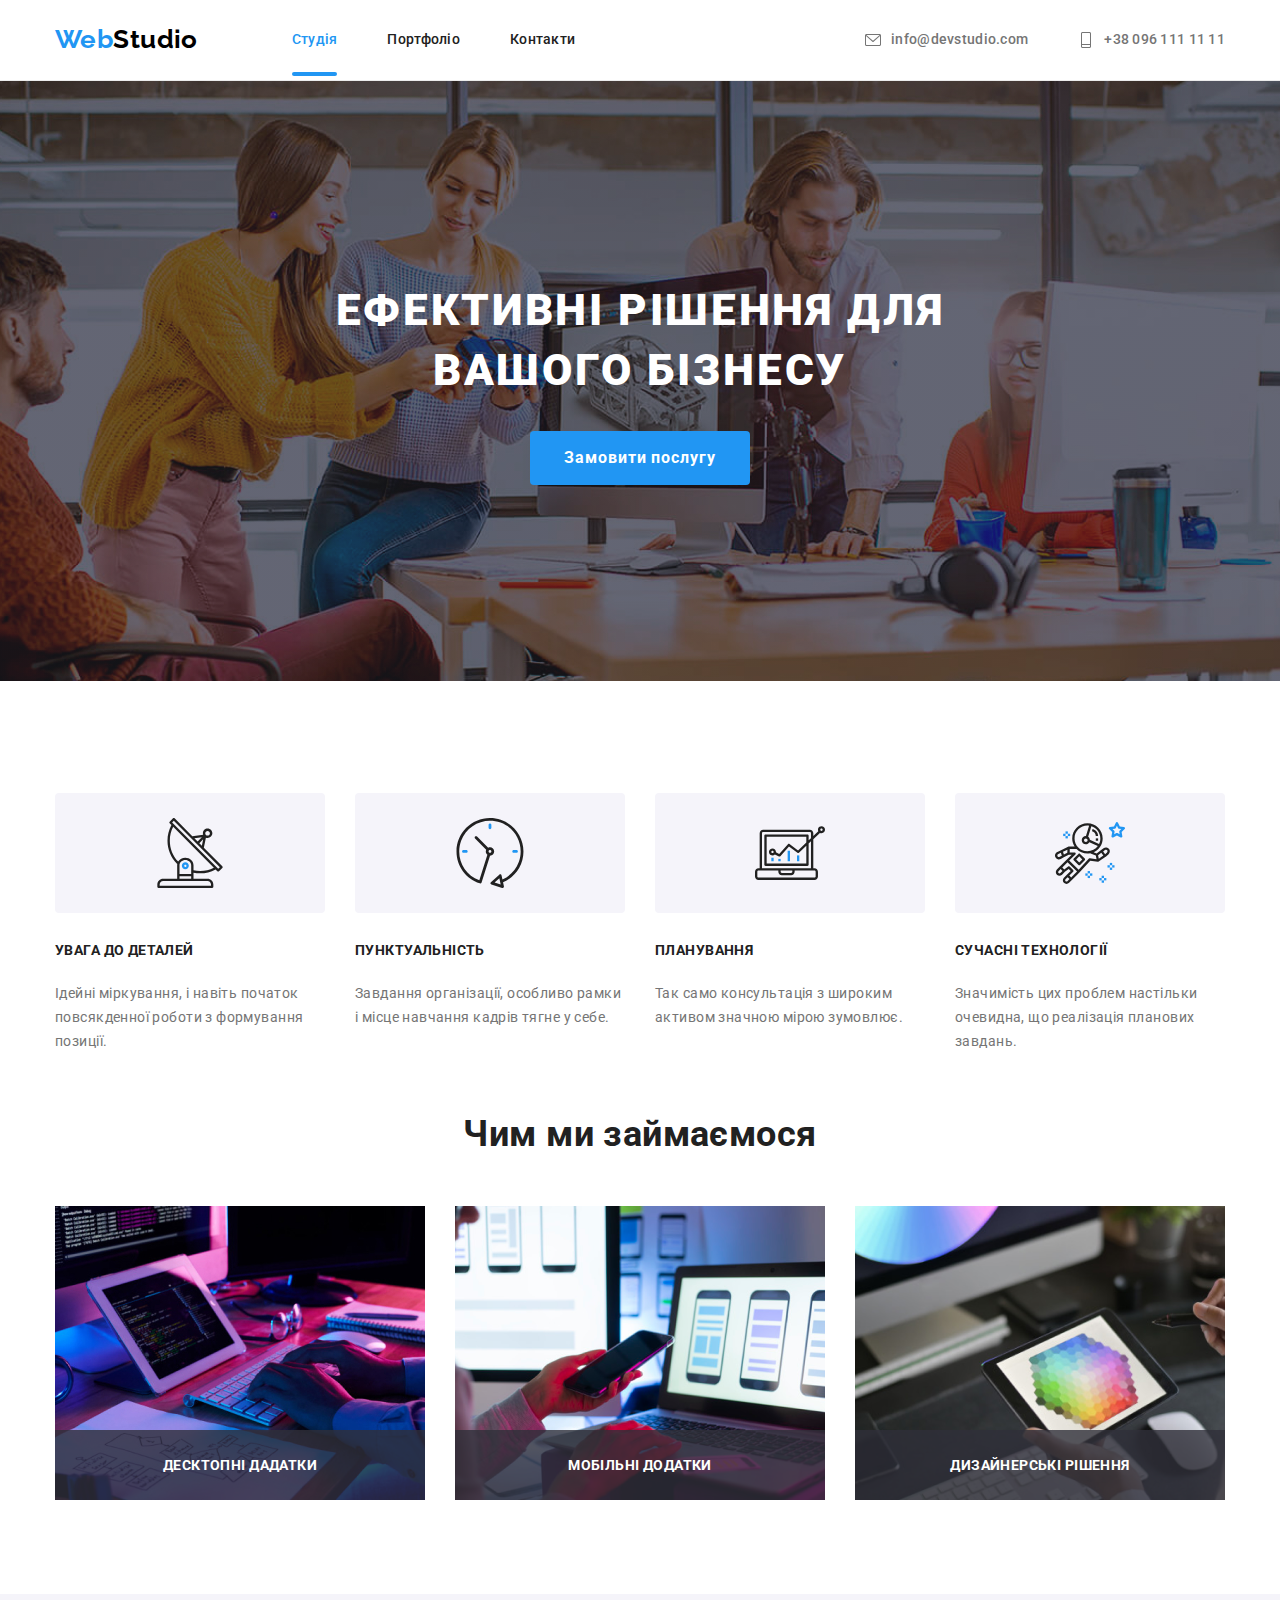
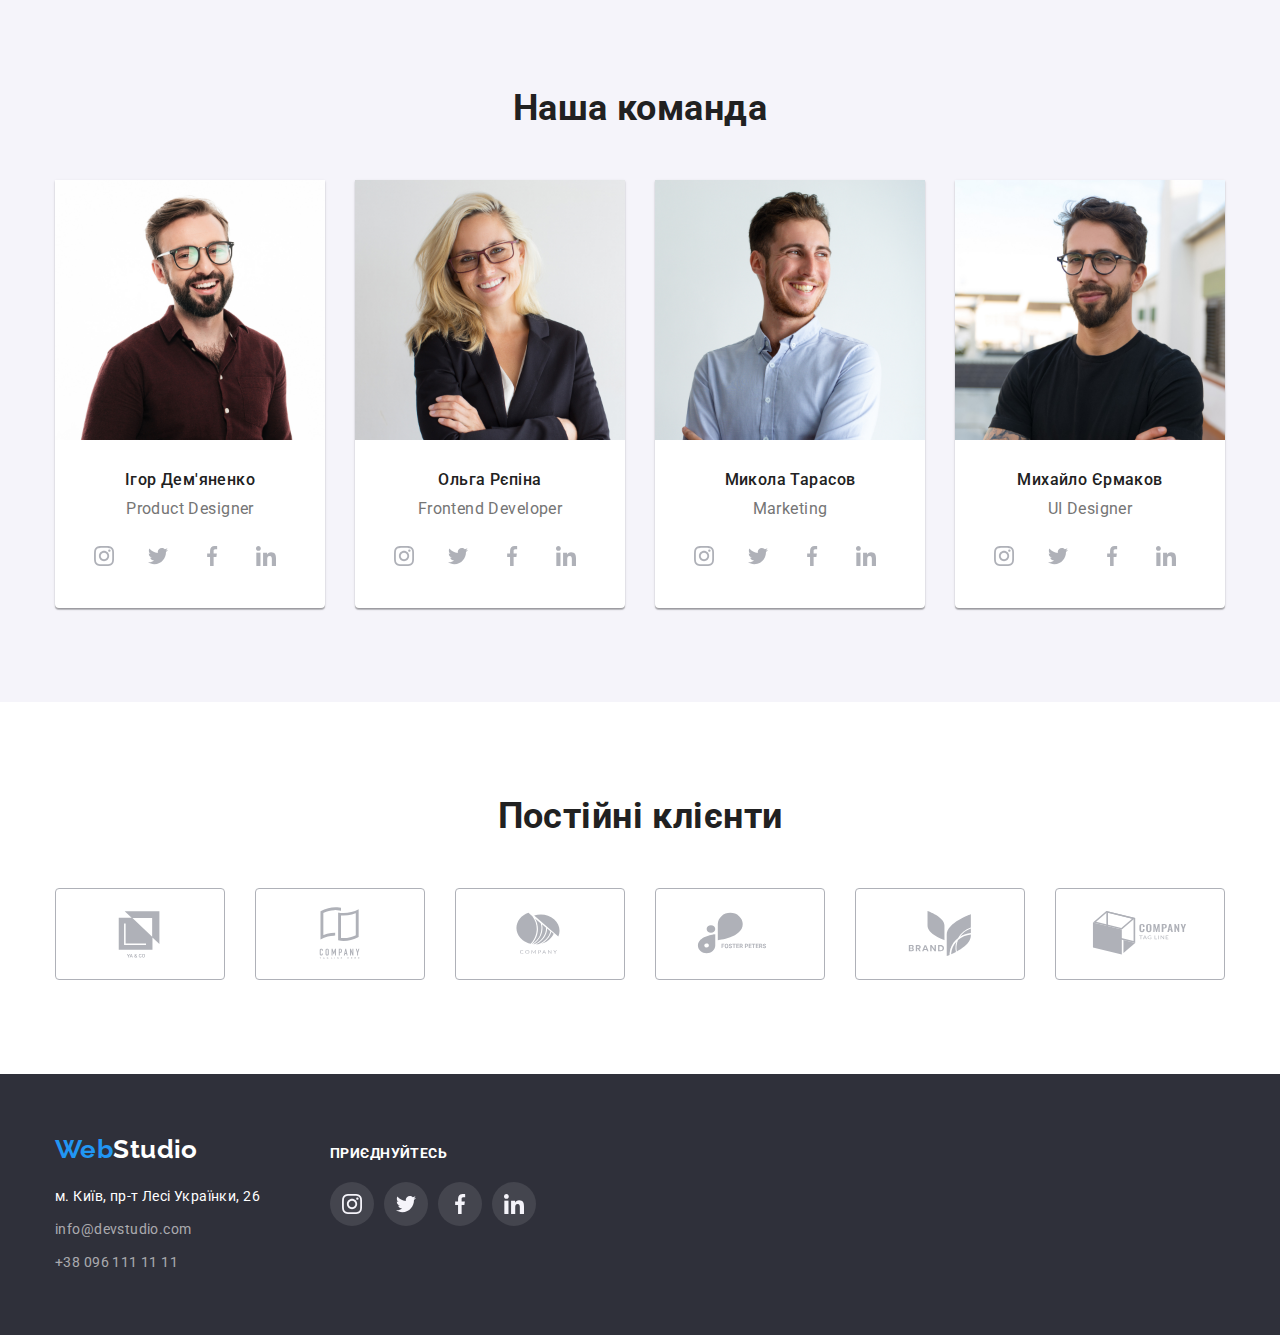
==== index.html @ b00baf90 "11.11.2022" ====
<!DOCTYPE html>
<html lang="ua">
  <head>
    <meta charset="UTF-8" />
    <meta http-equiv="X-UA-Compatible" content="IE=edge" />
    <meta name="viewport" content="width=device-width, initial-scale=1.0" />
    <link rel="preconnect" href="https://fonts.googleapis.com" />
    <link rel="preconnect" href="https://fonts.gstatic.com" crossorigin />

    <link
      href="https://fonts.googleapis.com/css2?family=Raleway:wght@700&family=Roboto:wght@400;500;700;900&display=swap"
      rel="stylesheet"
    />
    <link
      rel="stylesheet"
      href="https://cdnjs.cloudflare.com/ajax/libs/modern-normalize/1.1.0/modern-normalize.min.css"
    />
    <link rel="stylesheet" href="./css/styles.css" />
    <title>Студия</title>
  </head>
  <!--Шапка-->
  <body>
    <header class="header-page ">
      <div class="container main-nav">
        <nav class="nav">
          <a href="./index.html" class="logo"
            ><span class="logo-word">Web</span>Studio</a
          >
          <ul class="site-nav list">
            <li class="item"><a href="./index.html" class="link active">Студія</a></li>
            <li class="item">
              <a href="./portfolio.html" class="link">Портфоліо</a>
            </li>
            <li class="item"><a href="" class="link">Контакти</a></li>
          </ul>
        </nav>
        <ul class="contact list">
          <li class="item">
            <a href="mailto:info@devstudio.com" class="link-envelope link">
              <svg class="icon-envelope" width="16" height="16">
                <use href="./images/icons.svg/svg-1.svg#icon-amail-1"></use>
              </svg>
              info@devstudio.com
            </a>
          </li>
          <li class="item">
            <a href="tel:+380961111111" class="link-smartphone link">
              <svg class="icon-smartphone" width="16" height="16">
                <use href="./images/icons.svg/svg-1.svg#icon-phone-2"></use>
              </svg>
              +38 096 111 11 11
            </a>
          </li>
        </ul>
      </div>
    </header>
    <main>
      <!--Замовити послугу-->
      <section class="hero section overlay">
        <div class="container">
          <h1 class="hero-title">Ефективні рішення для вашого бізнесу</h1>
          <button type="button" class="button button-primary"data-modal-open>
            Замовити послугу
          </button>
        </div>
      </section>
      <!-- Особливості -->
      <section class="features-section section">
        <div class="container">
          <h2 class="vissually-hidden"></h2>
          <ul class="features list">
            <li class="item">
              <div class="icon-container">
                <svg class="antenna" width="70" height="70">
                  <use
                    href="./images/icons.svg/symbol-defs.svg#icon-antenna-1-1"
                  ></use>
                </svg>
              </div>
              <h3 class="features-title">Увага до деталей</h3>
              <p class="feature-text">
                Ідейні міркування, і навіть початок повсякденної роботи з
                формування позиції.
              </p>
            </li>
            <li class="item">
              <div class="icon-container">
                <svg class="clock" width="70" height="70">
                  <use
                    href="./images/icons.svg/symbol-defs.svg#icon-clock-1-1"
                  ></use>
                </svg>
              </div>
              <h3 class="features-title">Пунктуальність</h3>
              <p class="feature-text">
                Завдання організації, особливо рамки і місце навчання кадрів
                тягне у себе.
              </p>
            </li>
            <li class="item">
              <div class="icon-container">
                <svg class="diagram" width="70" height="70">
                  <use
                    href="./images/icons.svg/symbol-defs.svg#icon-diagram-1-1"
                  ></use>
                </svg>
              </div>
              <h3 class="features-title">Планування</h3>
              <p class="feature-text">
                Так само консультація з широким активом значною мірою зумовлює.
              </p>
            </li>
            <li class="item">
              <div class="icon-container">
                <svg class="astronaut" width="70" height="70">
                  <use
                    href="./images/icons.svg/symbol-defs.svg#icon-astronaut-1-1"
                  ></use>
                </svg>
              </div>
              <h3 class="features-title">Сучасні технології</h3>
              <p class="feature-text">
                Значимість цих проблем настільки очевидна, що реалізація
                планових завдань.
              </p>
            </li>
          </ul>
        </div>
      </section>

      <!--Чим ми займаємося-->
      <section class="works section">
        <div class="container">
          <h2 class="section-title">Чим ми займаємося</h2>
          <ul class="works-images list">
            <li class="item">
              <div class="wraper">
                <img
                src="./images/img.jpg "
                alt="Человек печатает на клавиатуре"
                class="work"
                width="370"
                height="294"
              />
              <div class="overlay-box">
                <p class="overlay-text"> Десктопні дадатки</p>
             </div>
              </div>
            </li>
            <li class="item">
              <div class="wraper">
                <img
                src="./images/img1.png"
                alt="Человек держит смартфон в руке"
                class="work"
                width="370"
                height="294"
              />
              <div class="overlay-box">
                <p class="overlay-text"> Мобільні додатки</p>
             </div>
              </div>
            </li>
            <li class="item">
              <div class="wraper">
                  <img
                src="./images/img2.png"
                alt="Человек держит планшет в руке"
                class="work"
                width="370"
                height="294"
              />
              <div class="overlay-box">
                <p class="overlay-text"> Дизайнерські рішення</p>
             </div>
              </div>
            </li>
          </ul>
        </div>
      </section>
      <!--Наша команда-->
      <section class="team section">
        <div class="container">
          <h2 class="section-title">Наша команда</h2>
          <ul class="team-list list">
            <li class="item team-item">
              <img
                src="./images/img3.jpg"
                class="team-img"
                alt="Фото Ігор Дем'яненко"
                width="270"
                height="260"
              />
              <div class="img-descr">
                <h3 class="team-member">Ігор Дем'яненко</h3>
                <p class="team-descrp" lang="en">Product Designer</p>
                <ul class="list team-link-list team-link">
                  <li class="social-link">
                    <a class="team-icon-link" href="#">
                      <svg class="team-social-icon" width="20" height="20">
                        <use
                          href="./images/icons.svg/symbol-defs 1.svg#icon-instagram-2"
                        ></use>
                      </svg>
                    </a>
                  </li>
                  <li class="social-link">
                    <a class="team-icon-link" href="#">
                      <svg class="team-social-icon" width="20" height="20">
                        <use
                          href="./images/icons.svg/symbol-defs 1.svg#icon-twitter-1"
                        ></use>
                      </svg>
                    </a>
                  </li>
                  <li class="social-link">
                    <a class="team-icon-link" href="#">
                      <svg class="team-social-icon" width="20" height="20">
                        <use
                          href="./images/icons.svg/symbol-defs 1.svg#icon-facebook-1"
                        ></use>
                      </svg>
                    </a>
                  </li>

                  <li class="social-link">
                    <a class="team-icon-link" href="#">
                      <svg class="team-social-icon" width="20" height="20">
                        <use
                          href="./images/icons.svg/symbol-defs 1.svg#icon-linkedin-1"
                        ></use>
                      </svg>
                    </a>
                  </li>
                </ul>
              </div>
            </li>
            <li class="item">
              <img
                src="./images/img4.jpg"
                class="team-img"
                alt="Фото Ольга Репіна"
                width="270"
                height="260"
              />
              <div class="img-descr">
                <h3 class="team-member">Ольга Рєпіна</h3>
                <p class="team-descrp" lang="en">Frontend Developer</p>
                <ul class="list team-link-list team-link">
                  <li class="social-link">
                    <a class="team-icon-link" href="#">
                      <svg class="team-social-icon" width="20" height="20">
                        <use
                          href="./images/icons.svg/symbol-defs 1.svg#icon-instagram-2"
                        ></use>
                      </svg>
                    </a>
                  </li>
                  <li class="social-link">
                    <a class="team-icon-link" href="#">
                      <svg class="team-social-icon" width="20" height="20">
                        <use
                          href="./images/icons.svg/symbol-defs 1.svg#icon-twitter-1"
                        ></use>
                      </svg>
                    </a>
                  </li>
                  <li class="social-link">
                    <a class="team-icon-link" href="#">
                      <svg class="team-social-icon" width="20" height="20">
                        <use
                          href="./images/icons.svg/symbol-defs 1.svg#icon-facebook-1"
                        ></use>
                      </svg>
                    </a>
                  </li>
                  <li class="social-link">
                    <a class="team-icon-link" href="#">
                      <svg class="team-social-icon" width="20" height="20">
                        <use
                          href="./images/icons.svg/symbol-defs 1.svg#icon-linkedin-1"
                        ></use>
                      </svg>
                    </a>
                  </li>
                </ul>
              </div>
            </li>
            <li class="item">
              <img
                src="./images/img5.jpg"
                class="team-img"
                alt="Фото Микола Тарасов"
                width="270"
                height="260"
              />
              <div class="img-descr">
                <h3 class="team-member">Микола Тарасов</h3>
                <p class="team-descrp" lang="en">Marketing</p>
                <ul class="list team-link-list team-link">
                  <li class="social-link">
                    <a class="team-icon-link" href="#">
                      <svg class="team-social-icon" width="20" height="20">
                        <use
                          href="./images/icons.svg/symbol-defs 1.svg#icon-instagram-2"
                        ></use>
                      </svg>
                    </a>
                  </li>
                  <li class="social-link">
                    <a class="team-icon-link" href="#">
                      <svg class="team-social-icon" width="20" height="20">
                        <use
                          href="./images/icons.svg/symbol-defs 1.svg#icon-twitter-1"
                        ></use>
                      </svg>
                    </a>
                  </li>
                  <li class="social-link">
                    <a class="team-icon-link" href="#">
                      <svg class="team-social-icon" width="20" height="20">
                        <use
                          href="./images/icons.svg/symbol-defs 1.svg#icon-facebook-1"
                        ></use>
                      </svg>
                    </a>
                  </li>
                  <li class="social-link">
                    <a class="team-icon-link" href="#">
                      <svg class="team-social-icon" width="20" height="20">
                        <use
                          href="./images/icons.svg/symbol-defs 1.svg#icon-linkedin-1"
                        ></use>
                      </svg>
                    </a>
                  </li>
                </ul>
              </div>
            </li>
            <li class="item">
              <img
                src="./images/img6.jpg"
                class="team-img"
                alt="Фото Михайло Єрмаков"
                width="270"
                height="260"
              />
              <div class="img-descr">
                <h3 class="team-member">Михайло Єрмаков</h3>
                <p class="team-descrp" lang="en">UI Designer</p>
                <ul class="list team-link-list team-link">
                  <li class="social-link">
                    <a class="team-icon-link" href="#">
                      <svg class="team-social-icon" width="20" height="20">
                        <use
                          href="./images/icons.svg/symbol-defs 1.svg#icon-instagram-2"
                        ></use>
                      </svg>
                    </a>
                  </li>
                  <li class="social-link">
                    <a class="team-icon-link" href="#">
                      <svg class="team-social-icon" width="20" height="20">
                        <use
                          href="./images/icons.svg/symbol-defs 1.svg#icon-twitter-1"
                        ></use>
                      </svg>
                    </a>
                  </li>
                  <li class="social-link">
                    <a class="team-icon-link" href="#">
                      <svg class="team-social-icon" width="20" height="20">
                        <use
                          href="./images/icons.svg/symbol-defs 1.svg#icon-facebook-1"
                        ></use>
                      </svg>
                    </a>
                  </li>
                  <li class="social-link">
                    <a class="team-icon-link" href="#">
                      <svg class="team-social-icon" width="20" height="20">
                        <use
                          href="./images/icons.svg/symbol-defs 1.svg#icon-linkedin-1"
                        ></use>
                      </svg>
                    </a>
                  </li>
                </ul>
              </div>
            </li>
          </ul>
        </div>
      </section>
      <!-- CLIENTS -->
      <section class="section">
        <div class="container">
          <h2 class="section-title">Постійні клієнти</h2>
          <ul class="clients-list list">
            <li class="clients-list-item">
              <a class="clients-item-link" href="#">
                <svg class="clients-icon" width="106" height="60">
                  <use href="./images/icons.svg/svg-2.svg#icon-logo-1"></use>
                </svg>
              </a>
            </li>
            <li class="clients-list-item">
              <a class="clients-item-link" href="#">
                <svg class="clients-icon" width="106" height="60">
                  <use href="./images/icons.svg/svg-2.svg#icon-logo-2"></use>
                </svg>
              </a>
            </li>
            <li class="clients-list-item">
              <a class="clients-item-link" href="#">
                <svg class="clients-icon" width="106" height="60">
                  <use href="./images/icons.svg/svg-2.svg#icon-logo-3"></use>
                </svg>
              </a>
            </li>
            <li class="clients-list-item">
              <a class="clients-item-link" href="#">
                <svg class="clients-icon" width="106" height="60">
                  <use href="./images/icons.svg/svg-2.svg#icon-logo-4"></use>
                </svg>
              </a>
            </li>
            <li class="clients-list-item">
              <a class="clients-item-link" href="#">
                <svg class="clients-icon" width="106" height="60">
                  <use href="./images/icons.svg/svg-2.svg#icon-logo-5"></use>
                </svg>
              </a>
            </li>
            <li class="clients-list-item">
              <a class="clients-item-link" href="#">
                <svg class="clients-icon" width="106" height="60">
                  <use href="./images/icons.svg/svg-2.svg#icon-logo-6"></use>
                </svg>
              </a>
            </li>
          </ul>
        </div>
      </section>
    </main>
    <!--Нижня шапка-->
    <footer class="footer">
      <div class="page-footer container">
        <div class="adress-container">
          <a href="./index.html" class="logo"
            ><span class="logo-word">Web</span>Studio</a
          >
          <address>
            <ul class="adress-list list">
              <li class="item">
                <a
                  href="https://goo.gl/maps/piqngm7oDQpEDh6u6"
                  class="address-list-link"
                  target="_blank"
                  rel="noopener nofollow noreferrer"
                  >м. Київ, пр-т Лесі Українки, 26</a
                >
              </li>
              <li class="item">
                <a href="maito:info@devstudio.com" class="address-list-tel"
                  >info@devstudio.com</a
                >
              </li>
              <li class="item">
                <a href="tel:+380961111111" class="address-list-tel"
                  >+38 096 111 11 11</a
                >
              </li>
            </ul>
          </address>
        </div>
        <div class="link-container">
          <p class="footer-link-container-title">приєднуйтесь</p>
          <ul class="list footer-links-list">
            <li class="footer-links-item">
              <a class="footer-social-links" href="">
                <svg class="footer-social-link-icon" width="20" height="20">
                  <use
                    href="./images/icons.svg/symbol-defs 1.svg#icon-instagram-2"
                  ></use>
                </svg>
              </a>
            </li>
            <li class="footer-links-item">
              <a class="footer-social-links" href="">
                <svg class="footer-social-link-icon" width="20" height="20">
                  <use
                    href="./images/icons.svg/symbol-defs 1.svg#icon-twitter-1"
                  ></use>
                </svg>
              </a>
            </li>
            <li class="footer-links-item">
              <a class="footer-social-links" href="">
                <svg class="footer-social-link-icon" width="20" height="20">
                  <use
                    href="./images/icons.svg/symbol-defs 1.svg#icon-facebook-1"
                  ></use>
                </svg>
              </a>
            </li>
            <li class="footer-links-item">
              <a class="footer-social-links" href="">
                <svg class="footer-social-link-icon" width="20" height="20">
                  <use
                    href="./images/icons.svg/symbol-defs 1.svg#icon-linkedin-1"
                  ></use>
                </svg>
              </a>
            </li>
          </ul>
        </div>
      </div>
    </footer>
    <div class="backdrop is-hidden"data-modal>
      <div class="modal">
         <button class="close-btn" type="button"data-modal-close>
           <svg class="close-btn-icon" width="16" height="16">
             <use href="./images/icons.svg/icon-btn.svg#icon-close-black-18dp-2-1"></use>
           </svg>
         </button>
         <p class="modal-text"></p>
         <form class="modal-form">
           <div class="form-group">
              <label for="">
                <input type="text" name="">
                <span>Name</span>
                <svg class="" width="" height="">
                  <use href=""></use>
                </svg>
              </label>
           </div>
         </form>
      </div>
   </div>

    <script src="./js/modal.js"></script>
  </body>
</html>
---- css/styles.css ----
html {
  box-sizing: border-box;
}

*,
*::after,
*::before {
  box-sizing: inherit;
}

h1,
h2,
h3,
h4,
h5,
h6,
p {
  margin-top: 0;
}

a {
  text-decoration: none;
  color: inherit;
}

address {
  font-style: normal;
}


:root {
  --title-text-color: #212121;
  --primary-text-color: #757575;
  --accent-color: #2196F3;
  --deep-blue: #188CE8;
  --button-white-color: #FFFFFF;
  --background-section: #2F303A;
  --background-color: #F5F4FA;
  --black: #000000;
}

body {
  color: var(--primary-text-color);
  font-family: 'Roboto', sans-serif;
  letter-spacing: 0.03em;
  font-size: 14px;
  line-height: 1.71;
}

.list {
  list-style: none;
  padding-left: 0;
  margin: 0;
}

.container {
  width: 1200px;
  padding-left: 15px;
  padding-right: 15px;
  margin-left: auto;
  margin-right: auto;
}

.section {
  padding-top: 94px;
  padding-bottom: 94px;
}

/*Шапка*/

.header-page {
  border-bottom: 1px solid #ECECEC;
  padding-top: 24px;
  padding-bottom: 25px;
  }
  
  
  /*Логотип*/
  
  .logo {
    color: var(--black);
      text-decoration: none;
      font-family: 'Raleway', sans-serif;
      font-weight: 700;
      font-size: 26px;
      line-height: 1.2;
    
    
    }
    
    .nav .logo {
      margin-right: 94px;
    }
    
    .logo .logo-word {
    color: var(--accent-color);
    }
    
    .main-nav {
      display: flex;
      align-items: center;
      justify-content: space-between;
    }
    
    .nav,
    .site-nav {
      display: flex;
      align-items: center;
    }
    
    
    .site-nav .item:not(:last-child) {
      margin-right: 50px;
    }
    
    .site-nav .link {
      color: var(--title-text-color);
      text-decoration: none;
      font-weight: 500;
      line-height: 1.14;
      letter-spacing: 0.02em;
      position: relative;
      padding-top: 28px;
      padding-bottom: 28px;
    
      transition: 250ms cubic-bezier(0.4, 0, 0.2, 1);
    
    }
    
    .site-nav .current {
      color: var(--accent-color);
    }
    
    .site-nav .active::after{
      position: absolute;
      left: 0px;
      bottom: -1px;
      content: "";
    
      width: 100%;
      height: 4px;
      
      border-radius: 2px;
      background-color: var(--accent-color);
      /*opacity: ;*/
  
  }
  
  
  .site-nav .active{
      color: var(--accent-color);
  }
  
  /*.active::after,
  .active:hover::after,
  .active:focus::after {
      opacity: 1;
  }
  */
    
    
    .site-nav .link:hover,
    .site-nav .link:focus {
      color: var(--accent-color);
    }
    
    .icon-envelope {
      margin-right: 10px;
      fill: currentColor;
    }
    
    .link-envelope {
      align-items: center;
      display: flex;
    }
    
    .icon-smartphone {
      margin-right: 10px;
      fill: currentColor;
    }
    
    .link-smartphone {
      align-items: center;
      display: flex;
    }
    
    .contact {
      display: flex;
    }
    
    .contact .link {
     color: var(--primary-text-color);
      text-decoration: none;
      font-weight: 500;
      line-height: 1.14;
      letter-spacing: 0.02em;
    
      visibility: visible;
      transition: opacity 250ms,visibility 250ms linear ;
    }
    
    .contact .item:not(:last-child)
     { margin-right: 50px;
    }
    
    .contact .link:hover,
    .contact .link:focus {
      color: var(--accent-color);
    }


.hero {
  background-color: var(--background-section);
  text-align: center;
  padding-top: 200px;
  padding-bottom: 200px;

}

.overlay{
  max-width: 1600px;
  margin-left: auto;
  margin-right: auto;
  height: 600px;
  background-image: linear-gradient(to right, 
  rgba(47,48,58, 0.4),
  rgba(47, 48, 58, 0.4)
  ),
  url("../images/first\ img.jpg");
  background-position: center;
  background-repeat: no-repeat;
  background-size: cover;
}



.hero .hero-title {
      display: block;
      width: 696px;
      text-align: center;
      margin-right: auto;
      margin-left: auto;

      color: var(--button-white-color);
      font-weight: 900;
      font-size: 44px;
      line-height: 1.36;
      letter-spacing: 0.06em;
      text-transform: uppercase;

      margin-top: 0;
      margin-bottom: 30px;
  }

/*Button*/

.button {
  font-size: 16px;
  text-align: center;
  cursor: pointer;
  font-family: inherit;
  border-color: transparent;
  border-radius: 4px;
}

.button-primary {
  color: var(--button-white-color);
  background-color: var(--accent-color);

  font-weight: 700;
  line-height: 1.88;
  letter-spacing: 0.06em;

  padding: 10px 32px;
  min-width: 200px;
}

.button-secondary {
  display: inline-block;
  color: var(--title-text-color);
  background-color: var(--background-color);

  font-weight: 500;
  line-height: 1.62;

  padding: 6px 22px;

  transition: 250ms cubic-bezier(0.4, 0, 0.2, 1);
}

.button-secondary:not(:last-child) {
  margin-right: 8px;
}

.button-primary:hover,
.button-primary:focus {
color: var(--background-color);
background-color: var(--deep-blue);
}

.button-secondary:hover,
.button-secondary:focus {
color: var(--button-white-color);
  background-color: var(--accent-color);
}

.button.active {
  color: var(--button-white-color);
  background-color: var(--accent-color);
}

/*FEATURES*/




.features-section{
  padding-bottom: 47px;
}

.features {
  display: flex;
  flex-wrap: wrap;

}

.features .item {
  width: 270px;
}

.features .item:not(:last-child) {
  margin-right: 30px;
}
.features .features-title {
  color: var(--title-text-color);
  font-size: 14px;
  line-height: 1.14;
  text-transform: uppercase;
  margin-top: 0px;
  margin-bottom: 10px;
}

.features .feature-text {
  line-height: 1.71;
  margin-bottom: 0;
  margin-top: 0;



}

.works {
  padding-top: 0;
}

.works .works-images {
  display: flex;
}

.works-images .work {
  display: block;
  max-width: 100%;
  height: auto;
  position: relative;
}
.wraper{
  position: relative;
}
.overlay-box{
  position: absolute;
  width: 370px;
  height: 70px;
  border-radius: 0px;
  background: rgba(47, 48, 58, 0.8);
  left: 0;
  bottom: 0;
}
.overlay-text{
  font-family: 'Roboto';
  font-style: normal;
  font-weight: 700;
  font-size: 14px;
  line-height: 16px;
  text-align: center;
  letter-spacing: 0.03em;
  text-transform: uppercase;

  padding: 27px;

  color: #FFFFFF;
}

.works .works-images .item:not(:last-child) {
  margin-right: 30px;
}

.section-title {
  color: var(--title-text-color);
  font-size: 36px;
  line-height: 1.16;
  text-align: center;
  margin-top: 0px;
  margin-bottom: 50px;
}
*/
.team {
  background-color: var(--background-color);
}

.team-list {
  display: flex;
}

.team-list .item {
  box-shadow: 0px 1px 3px rgba(0, 0, 0, 0.12), 0px 1px 1px rgba(0, 0, 0, 0.14), 0px 2px 1px rgba(0, 0, 0, 0.2);
  border-radius: 0px 0px 4px 4px;
  text-align: center;
  background-color: var(--button-white-color);
}

.team-list .item:not(:last-child) {
  margin-right: 30px;
}

.team-list .item .img-descr {
  padding-top: 30px;
  padding-bottom: 30px;
}

.team .team-member {
  color: var(--title-text-color);
  font-weight: 500;
  font-size: 16px;
  line-height: 1.19;
  margin-bottom: 0;
  margin-bottom: 10px;
}

.team .team-descrp {
  font-size: 16px;
  line-height: 1.19;
  padding-bottom: 16px;
}

.team-list .item .team-img {
  display: block;
  max-width: 100%;
  height: auto;
}

.footer {
  background-color: var(--background-section);
  padding-top: 60px;
  padding-bottom: 60px;
}

.footer .page-footer .logo {
  display: block;
  color: var(--button-white-color);
  margin-bottom: 20px;
}

.address-list .list .item:not(:last-child) {
  margin-bottom: 9px;
}

.address-list .address {
  font-style: normal;
  color: var(--button-white-color);
  text-decoration: none;
  font-size: 14px;
  line-height: 1.71;

  visibility: visible;
  transition: 250ms cubic-bezier(0.4, 0, 0.2, 1);
}

.address-list .mail:hover,
.address-list .mail:focus,
.address-list .tel:hover,
.address-list .tel:focus {
  color: var(--accent-color);
}

.address-list .mail,
.address-list .tel {
  font-style: normal;
  color: rgba(255, 255, 255, 0.6);
  text-decoration: none;
  font-size: 14px;
  line-height: 1.71;

  visibility: visible;
  transition: 250ms cubic-bezier(0.4, 0, 0.2, 1);
}



.portfolio-item {
  text-decoration: none;

}

.portfolio-title {
  color: var(--title-text-color);
  font-size: 18px;
  line-height: 2;
  letter-spacing: 0.06em;
  margin-bottom: 4px;
  margin-top: 0;
}

.portfolio-descrp {
  font-size: 16px;
  line-height: 1.88;
  padding-top: 0;
  margin-top: 0;
  margin-bottom: 0;
}

.portfolio-list {
  display: flex;
  flex-wrap: wrap;

  margin: -15px;
}


.portfolio-list .item {
  margin: 15px;

}

.portfolio-list .item .img-descr {
  border: 1px solid #EEEEEE;
  padding-top: 20px;
  padding-bottom: 20px;
  padding-right: 24px;
  padding-left: 24px;
}

.item .portfolio-img {
  display: block;
  max-width: 100%;
  height: auto;
}

.portfolio-nav {
  display: flex;
  justify-content: center;
  margin-bottom: 50px;
}

.portfolio-nav .item:not(:last-child) {
  margin-right: 8px;
}
/* ======================FEATURES================= */
.visually-hidden {
  position: absolute;
  width: 1px;
  height: 1px;
  margin: -1px;
  border: 0;
  padding: 0;

  white-space: nowrap;
  clip-path: inset(100%);
  clip: rect(0 0 0 0);
  overflow: hidden;
}

.features-section {
  padding-bottom: 47px;
}

.features {
  display: flex;
  flex-wrap: wrap;

}

.features .item {
  width: calc((100% - 90px) / 4);
}

.features .features-title {
  color: var(--title-text-color);
  font-size: 14px;
  line-height: 1.14;
  text-transform: uppercase;
  margin-top: 0px;
  margin-bottom: 10px;
}

.features .feature-text {
  line-height: 1.71;
  margin-bottom: 0;
  margin-top: 0;
  padding-top: 13.5px;
  padding-bottom: 13.5px;
}

.icon-container {
  width: 270px;
  height: 120px;
  background: #f5f4fa;
  border-radius: 4px;
  margin-bottom: 30px;
  padding: 25px 100px;

  transition: 250ms cubic-bezier(0.4, 0, 0.2, 1);
}





/* ==============/WORKS===================== */
/* ===============TEAM================== */
.section-title {
  color: var(--title-text-color);
  font-size: 36px;
  line-height: 1.16;
  text-align: center;
  margin-top: 0pxpx;
  margin-bottom: 50px;}


.team {
  background-color: var(--background-color);
}

.team-list {
  display: flex;
  flex-wrap: wrap;
}

.team-item {
  box-shadow: 0px 1px 3px rgba(0, 0, 0, 0.12), 0px 1px 1px rgba(0, 0, 0, 0.14),
      0px 2px 1px rgba(0, 0, 0, 0.2);
  border-radius: 0px 0px 4px 4px;
  text-align: center;
  background-color: var(--button-white-color);
  width: calc((100% - 90px) / 4);
}

.team-link-list {
  display: flex;
  
  align-items: center;
  justify-content: center;
}


.team-content {
  margin-bottom: 16px;
}


.team-social-icon {
  fill: #afb1b8;

  visibility: visible;
  transition: 250ms cubic-bezier(0.4, 0, 0.2, 1);
}

.team-icon-link:hover .team-social-icon,
.team-icon-link:focus .team-social-icon {
  fill: var(--button-white-color);
}

.team-icon-link:hover,
.team-icon-link:focus {
  background-color: var(--accent-color);
  border-radius: 50%;
  width: 44px;
  height: 44px;
}

.team-icon-link {
  width: 44px;
  height: 44px;
  border-radius: 50%;
  fill: #afb1b8;
  padding: 12px;
  display: flex;

  visibility: visible;
  transition: 250ms cubic-bezier(0.4, 0, 0.2, 1);
}

.team-img-description {
  padding: 30px 32px;
}

.team .team-member {
  color: var(--title-text-color);
  font-weight: 500;
  font-size: 16px;
  line-height: 1.19;
  margin-bottom: 0;
  margin-bottom: 10px;
}

.team .team-descrp {
  font-size: 16px;
  line-height: 1.19;
  margin-bottom: 0;
}

.team-list .item .team-img {
  display: block;
  max-width: 100%;
  height: auto;
}

/* ---------------TEAM--------------------*/
/* ----------------CLIENTS----------------*/
.clients-list {
  display: flex;
  flex-wrap: wrap;

}

.clients-list-item {
  width: 170px;
  height: 92px;
  border: 1px solid #afb1b8;
  border-radius: 4px;

  visibility: visible;
  transition: 250ms cubic-bezier(0.4, 0, 0.2, 1);

 
}

.clients-list .clients-list-item:not(:nth-child(6n)){
margin-right: 30px;
}

.clients-list-item:hover,
.clients-list-item:focus {
  border: 1px solid var(--accent-color);
}
.clients-item-link:hover .clients-icon,
.clients-item-link:focus .clients-icon {
  fill: var(--accent-color);
}

.clients-item-link {
  display: flex;

  /* padding: 16px 32px; */
  width: 100%;
  height: 100%;
  align-items: center;
  justify-content: center;

  transition: 250ms cubic-bezier(0.4, 0, 0.2, 1);
}

.clients-icon {
  display: block;
  fill: #afb1b8;
  transition: 250ms cubic-bezier(0.4, 0, 0.2, 1);
}

/* --------------CLIENTS---------*/
/* -------------FOOTER-----------*/
.footer-social-link-icon {
  fill: var(--background-color);
}

.footer-links-item:not(:nth-child(4n)){
margin-right: 10px;
}

.footer-links-item{
fill: var(--accent-color);
transition: 250ms cubic-bezier(0.4, 0, 0.2, 1);
}

.footer-social-links{
fill:var(--button-white-color);
}

.footer {
  background-color: var(--background-section);
  padding-top: 60px;
  padding-bottom: 60px;
}

.page-footer {
  display: flex;
 
  align-items: baseline;
}

.footer-links-list {
  display: flex;

}

.footer-link-container-title {
  font-size: 14px;
  font-weight: 700;
  line-height: 1.14;
  color: var(--button-white-color);
  margin-bottom: 20px;
  text-transform: uppercase;
  
  transition: 250ms cubic-bezier(0.4, 0, 0.2, 1);
}


.footer-social-links {
  background-color: rgba(255, 255, 255, 0.1);
  width: 44px;
  height: 44px;
  border-radius: 50%;
  padding: 12px;
  display: flex;

  visibility: visible;
  transition: 250ms cubic-bezier(0.4, 0, 0.2, 1);

}

.footer-social-links:hover,
.footer-social-links:focus {
  background-color: var(--accent-color);
}

.footer-social-link-icon {
  fill: currentColor;

}


.footer .page-footer .logo {
  display: block;
  color: var(--button-white-color);
  margin-bottom: 20px;
}

.address-list-item:not(:last-child) {
  margin-bottom: 9px;
}

.address-list-link {
  font-style: normal;
  color: var(--button-white-color);
  text-decoration: none;
  font-size: 14px;
  line-height: 1.71;

  transition: 250ms cubic-bezier(0.4, 0, 0.2, 1);
}

.address-list-mail:hover,
.address-list-mail:focus,
.address-list-tel:hover,
.address-list-tel:focus {

  color: var(--accent-color);
}



.address-list-mail,
.address-list-tel {
  font-style: normal;
  color: rgba(255, 255, 255, 0.6);
  text-decoration: none;
  font-size: 14px;
  line-height: 1.71;

  transition: 250ms cubic-bezier(0.4, 0, 0.2, 1);
}

.link-container{
  margin-left: 70px;
}
.footer-social-link-icon{
  fill:var(--background-color);
  }





.adress-list .item:not(:last-child){
  margin-bottom: 9px;
}


.social-link{
  margin-right: 10px;
}

/* MODEL WINDOW */
.backdrop{
  position: fixed;
  top: 0;
  left: 0;

  width: 100%;
  height: 100%;

  background-color: rgba(0, 0, 0, 0.2);
  backdrop-filter: blur(2px);

  visibility: visible;
  transition: 250ms cubic-bezier(0.4, 0, 0.2, 1);
}
.backdrop.is-hidden{
   opacity: 0;
   visibility: hidden;
   pointer-events: none;
}
.modal{
  transform: translateX(-50%) translateY(-50%);
  position: absolute;
  width: 528px;
  height: 581px;

  top: 50%;
  left: 50%;

  border-radius: 4px;
  background: #FFFFFF;
  box-shadow: 0px 1px 3px rgba(0, 0, 0, 0.12), 0px 1px 1px rgba(0, 0, 0, 0.14), 0px 2px 1px rgba(0, 0, 0, 0.2);
  
}
.close-btn{
 position: absolute;
 top: 10px;
 right: 10px;

 display: flex;
 align-items: center;
 justify-content: center;

  cursor: pointer;

  width: 30px;
  height: 30px;
  padding: 0;
  border-radius: 50%;
  border-color: rgba(0, 0, 0, 0.1);
  background-color: #FFFFFF;

}
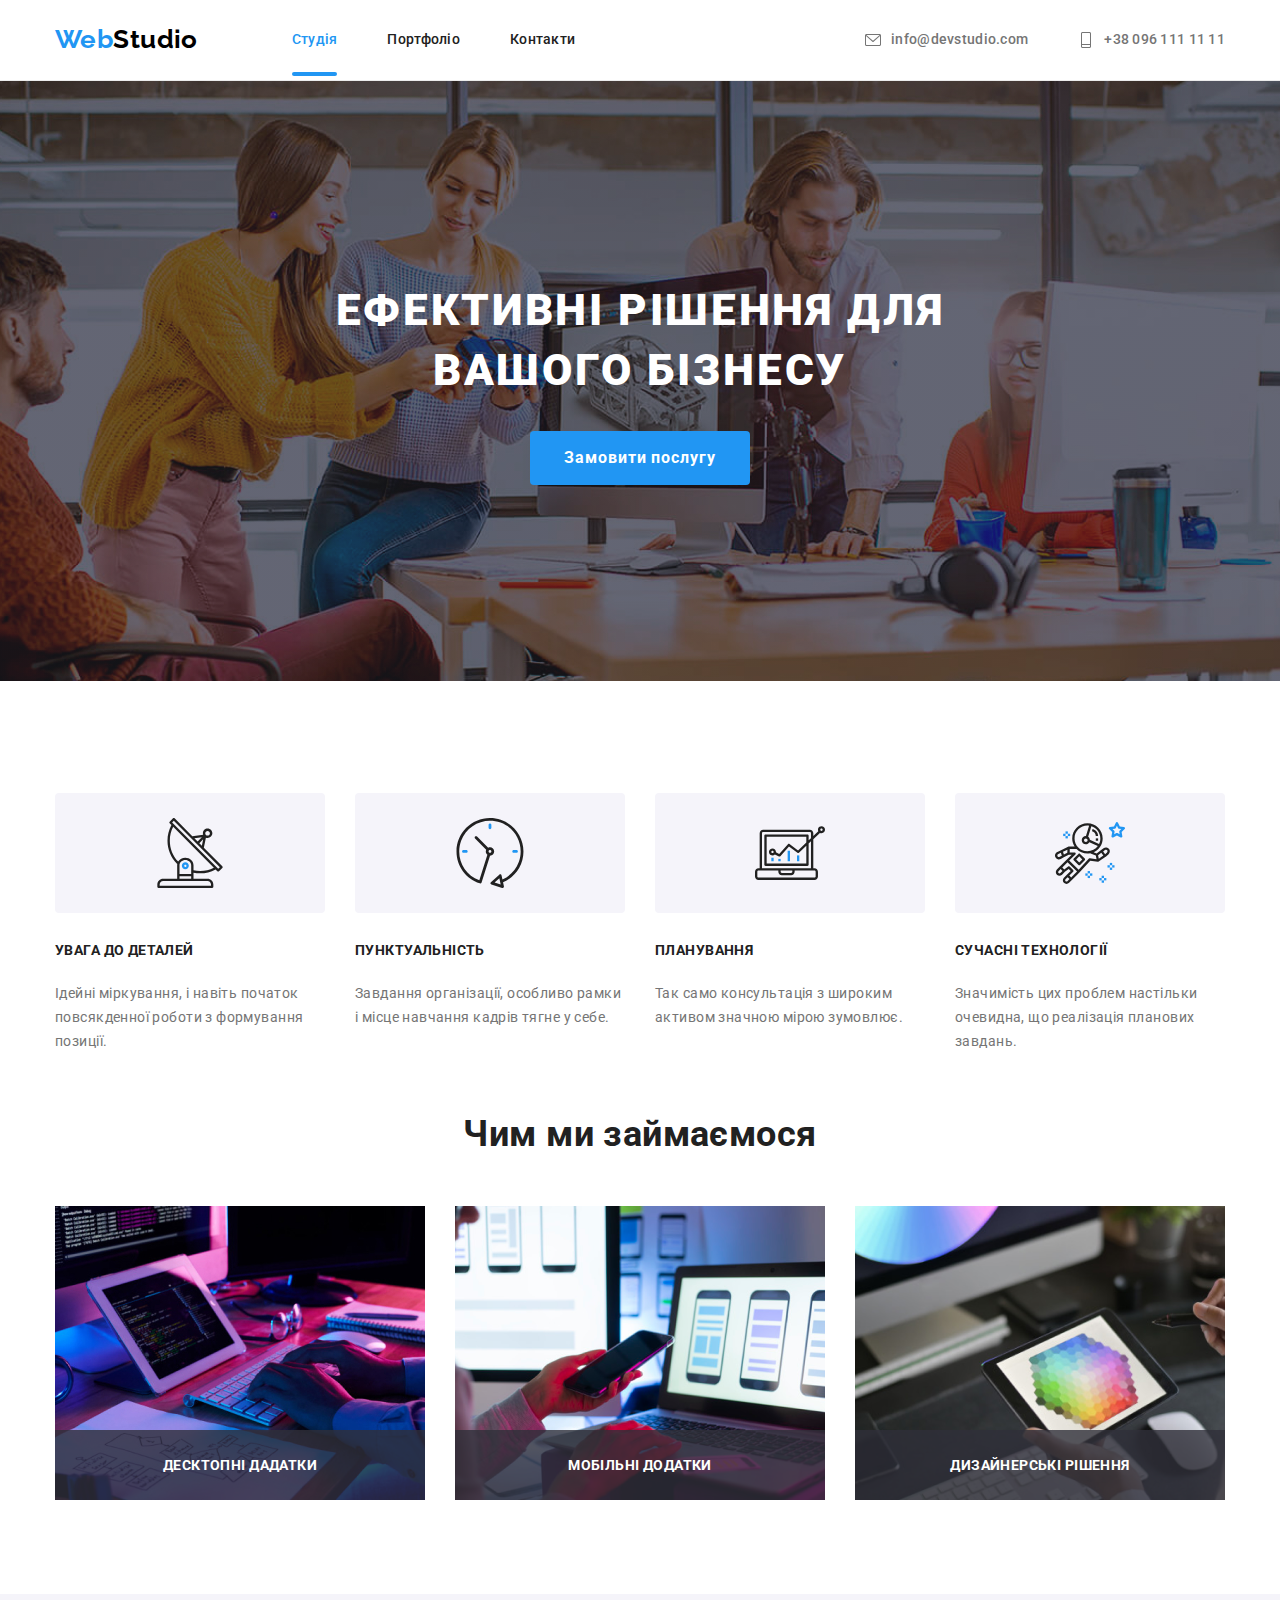
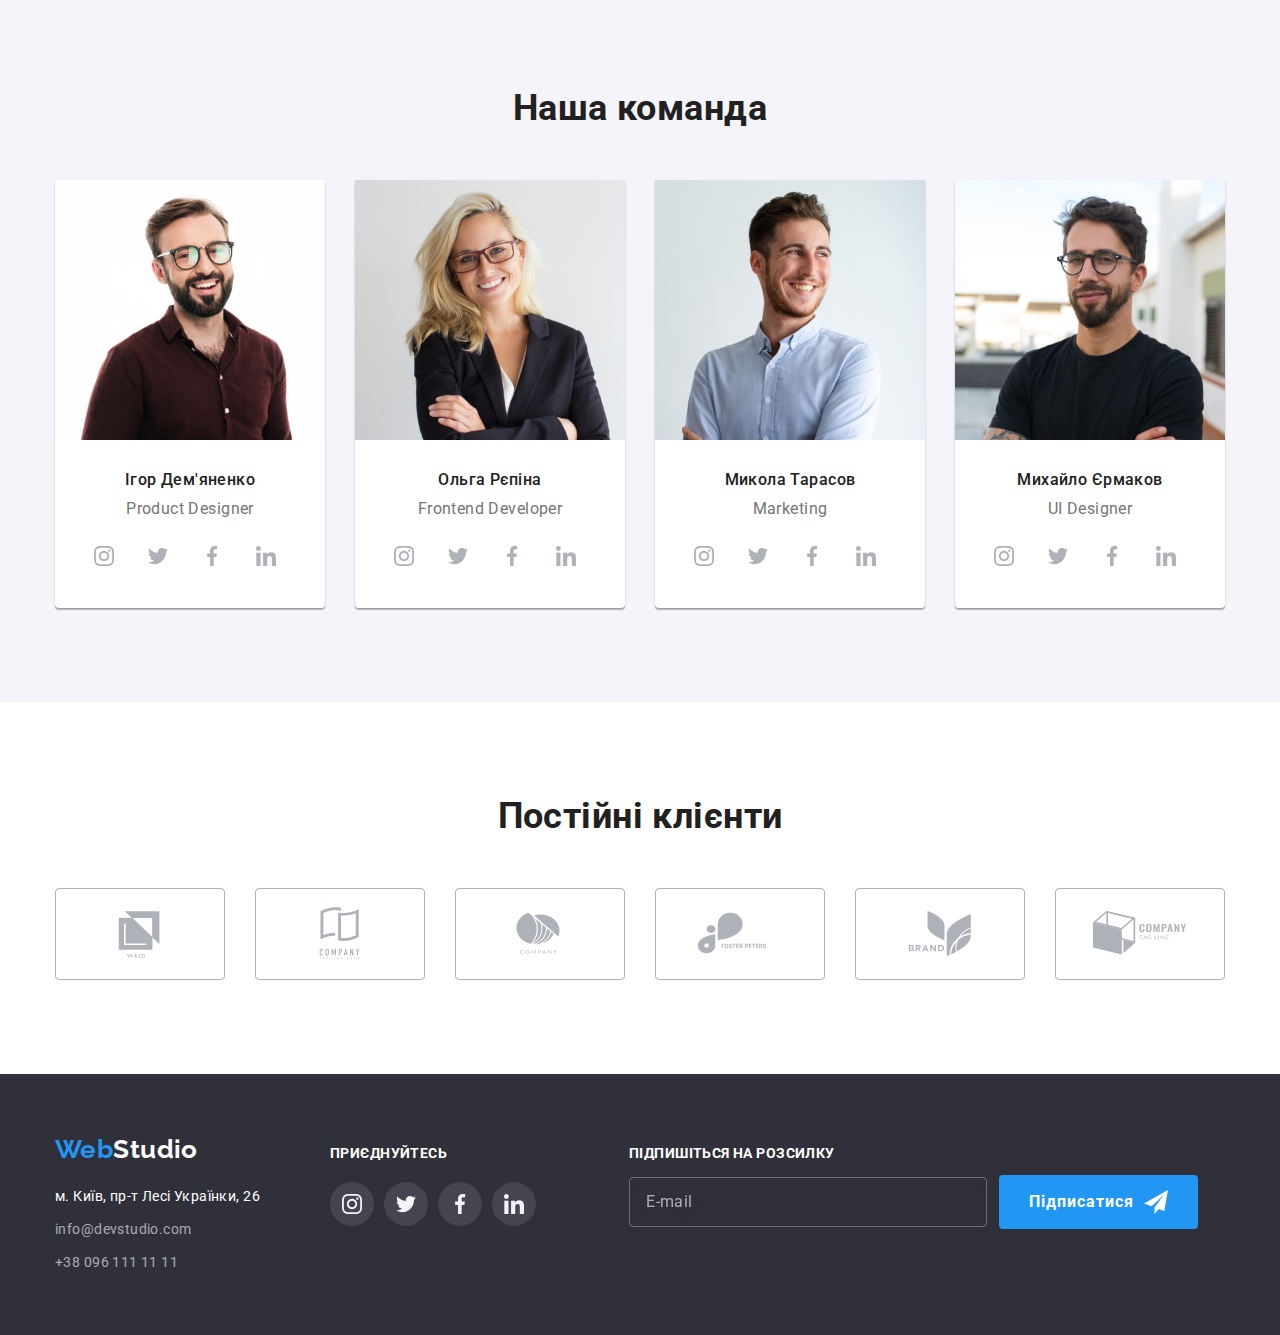
==== commit b3399c48: "14.11.2022" ====
--- a/index.html
+++ b/index.html
@@ -514,29 +514,64 @@
             </li>
           </ul>
         </div>
+        <form class="subscription-form">
+          <p class="subscription-title">Підпишіться на розсилку</p>
+          <div class="subscription-form-element">
+              <input type="email" name="user-subscription-mail" class="subscription-form-input" placeholder="E-mail" required>
+              <button type="submit" class="subscription-btn button">Підписатися
+                  <svg class="subscription-icon" width="24" height="24">
+                      <use href="./images/icons.svg/icon-send.svg#icon-icon-send"></use>
+                  </svg>
+              </button>
+          </div>
+      </form>
       </div>
     </footer>
-    <div class="backdrop is-hidden"data-modal>
+    <div class="backdrop is-hidden" data-modal>
       <div class="modal">
-         <button class="close-btn" type="button"data-modal-close>
-           <svg class="close-btn-icon" width="16" height="16">
-             <use href="./images/icons.svg/icon-btn.svg#icon-close-black-18dp-2-1"></use>
-           </svg>
-         </button>
-         <p class="modal-text"></p>
-         <form class="modal-form">
-           <div class="form-group">
-              <label for="">
-                <input type="text" name="">
-                <span>Name</span>
-                <svg class="" width="" height="">
-                  <use href=""></use>
-                </svg>
+          <button type="button" class="close-btn" data-modal-close>
+              <svg class="close-black" width="18" height="18">
+                  <use href="./images/icons.svg/icon-btn.svg#icon-close-black-18dp-2-1"></use>
+              </svg>
+          </button>
+          <form class="modal-form">
+              <p class="modal-form-title">Залиште свої дані, ми вам передзвонимо</p>
+              <label class="modal-form-field">
+                Ім'я
+                  <span class="modal-form-field-element">
+                      <input type="text" name="user-name" class="modal-form-input" required>
+                      <svg class="modal-form-icon" width="18" height="18">
+                          <use href="./images/icons.svg/symbol-defs-3.svg#icon-person-black-18dp-1"></use>
+                      </svg>
+                  </span>
               </label>
-           </div>
-         </form>
+              <label class="modal-form-field">
+                  Телефон
+                  <span class="modal-form-field-element">
+                      <input type="tel" name="user-phone" class="modal-form-input" required>
+                      <svg class="modal-form-icon" width="18" height="18">
+                          <use href="./images/icons.svg/symbol-defs-3.svg#icon-phone-black-18dp-1"></use>
+                      </svg>
+                  </span>
+              </label>
+              <label class="modal-form-field">
+                Пошта
+                  <span class="modal-form-field-element">
+                      <input type="email" name="user-mail" class="modal-form-input" required>
+                      <svg class="modal-form-icon" width="18" height="18">
+                          <use href="./images/icons.svg/symbol-defs-3.svg#icon-email-black-18dp-1"></use>
+                      </svg>
+                  </span>
+              </label>
+              <label class="modal-form-field">Коментар
+                  <textarea name="user-message" class="modal-form-message" placeholder="Введіть текст"></textarea>
+              </label>
+              <input type="checkbox" class="modal-form-checkbox" id="accept-policy">
+              <label for="accept-policy" class="modal-form-checkbox-label">Погоджуюся з розсилкою та приймаю &nbsp;<a href="" class="modal-form-checkbox-link">Умови договору</a></label>
+              <button type="submit" class="modal-form-btn button">Відправити</button>
+          </form>
       </div>
-   </div>
+  </div>
 
     <script src="./js/modal.js"></script>
   </body>
--- a/css/styles.css
+++ b/css/styles.css
@@ -897,57 +897,306 @@
 .social-link{
   margin-right: 10px;
 }
+.subscription-form{
+  margin-left: 93px;
+}
+.subscription-title{
+
+  font-family: 'Roboto';
+  font-style: normal;
+  font-weight: 700;
+  font-size: 14px;
+  line-height: 16px;
+  letter-spacing: 0.03em;
+  text-transform: uppercase;
+  
+  color: #FFFFFF;
+  
+}
+.subscription-form-input {
+  width: 358px;
+  height: 50px;
+  padding-left: 16px;
+  margin-right: 12px;
+
+  background-color: transparent;
+  color: #F5F4FA;
+
+  border: 1px solid rgba(255, 255, 255, 0.3);
+  box-sizing: border-box;
+  filter: drop-shadow(0px 4px 4px rgba(117, 45, 45, 0.15));
+  border-radius: 4px;
+
+  transition: border 250ms var(--function-transition);
+}
+
+.subscription-form-input::placeholder {
+  color: rgba(255, 255, 255, 0.6);
+
+  font-family: Roboto;
+  font-weight: normal;
+  font-size: 16px;
+  line-height: 1.25;
+  letter-spacing: 0.03em;
+}
+
+.subscription-form-input:focus {
+  outline: none;
+  border-color: var(--accent-color);
+}
+
+.subscription-btn {
+  display: flex;
+  align-items: center;
+  text-align: center;
+
+  margin: 0;
+  padding: 10px 28px;
+
+  font-weight: 700;
+  line-height: 1.88;
+  font-size: 16px;
+  letter-spacing: 0.06em;
+  color: #FFFFFF;
+
+  background-color: var(--accent-color);
+  box-shadow: var(--box-shadow-main);
+
+  transition:  250ms var(--function-transition);
+}
+.subscription-btn:hover,
+.subscription-btn:focus{
+  background-color:#107fd4;
+}
+
+.subscription-icon {
+  margin-left: 10px;
+}
+
+.subscription-form-element {
+  display: flex;
+  align-items: center;
+}
 
 /* MODEL WINDOW */
-.backdrop{
+.backdrop {
   position: fixed;
   top: 0;
   left: 0;
-
-  width: 100%;
-  height: 100%;
+  width: 100vw;
+  height: 100vh;
 
   background-color: rgba(0, 0, 0, 0.2);
-  backdrop-filter: blur(2px);
-
-  visibility: visible;
-  transition: 250ms cubic-bezier(0.4, 0, 0.2, 1);
-}
-.backdrop.is-hidden{
-   opacity: 0;
-   visibility: hidden;
-   pointer-events: none;
-}
-.modal{
-  transform: translateX(-50%) translateY(-50%);
+
+  opacity: 1;
+  transition: 250ms var(--function-transition);
+}
+
+.is-hidden {
+  opacity: 0;
+  visibility: hidden;
+  pointer-events: none;
+}
+
+.modal {
   position: absolute;
+  top: 50%;
+  left: 50%;
+  transform: translate(-50%, -50%) scale(1);
   width: 528px;
   height: 581px;
 
-  top: 50%;
-  left: 50%;
-
+  transition: 250ms var(--function-transition);
+
+  background-color: #ffffff;
+  box-shadow: 0px 1px 3px rgba(0, 0, 0, 0.12), 0px 1px 1px rgba(0, 0, 0, 0.14),
+    0px 2px 1px rgba(0, 0, 0, 0.2);
   border-radius: 4px;
-  background: #FFFFFF;
-  box-shadow: 0px 1px 3px rgba(0, 0, 0, 0.12), 0px 1px 1px rgba(0, 0, 0, 0.14), 0px 2px 1px rgba(0, 0, 0, 0.2);
-  
-}
-.close-btn{
- position: absolute;
- top: 10px;
- right: 10px;
-
- display: flex;
- align-items: center;
- justify-content: center;
-
-  cursor: pointer;
-
+
+  padding: 40px;
+}
+
+.backdrop.is-hidden .modal {
+  transform: translate(-50%, -50%) scale(0.1);
+}
+
+.close-btn {
+  position: absolute;
+  top: 8px;
+  right: 8px;
   width: 30px;
   height: 30px;
   padding: 0;
+
+  display: flex;
+  justify-content: center;
+  align-items: center;
+
   border-radius: 50%;
-  border-color: rgba(0, 0, 0, 0.1);
-  background-color: #FFFFFF;
-
-}
+  border: 1px solid rgba(0, 0, 0, 0.1);
+  background: transparent;
+  cursor: pointer;
+
+  transform: fill 250ms var(--function-transition);
+}
+
+.close-btn:hover,
+.close-btn:focus {
+  fill: var(--accent-color);
+}
+
+.modal-form {
+  display: flex;
+  flex-direction: column;
+}
+
+.modal-form-title {
+  margin-bottom: 12px;
+
+  font-weight: 700;
+  font-size: 20px;
+  line-height: 1.15;
+  text-align: center;
+
+  color: #212121;;
+}
+
+.modal-form-field {
+  margin-bottom: 10px;
+  font-size: 12px;
+  line-height: 1.17;
+  letter-spacing: 0.01em;
+
+  color: var(--secondary-text-color);
+}
+
+.modal-form-input:focus + .modal-form-icon,
+.modal-form-input:hover + .modal-form-icon {
+  fill: var(--accent-color);
+}
+
+.modal-form-field-element {
+  position: relative;
+  display: block;
+  margin-top: 4px;
+}
+
+.modal-form-icon {
+  position: absolute;
+  top: 50%;
+  left: 12px;
+
+  transform: translateY(-50%);
+}
+
+.modal-form-input,
+.modal-form-message {
+  width: 100%;
+  height: 40px;
+
+  border: 1px solid rgba(33, 33, 33, 0.2);
+  box-sizing: border-box;
+  border-radius: 4px;
+
+  transform: border 250ms var(--function-transition);
+}
+
+.modal-form-input {
+  padding-left: 42px;
+}
+
+.modal-form-input:hover,
+.modal-form-input:focus,
+.modal-form-message:hover,
+.modal-form-message:focus {
+  cursor: pointer;
+  outline: none;
+  border: 1px solid var(--accent-color);
+}
+
+.modal-form-message {
+  height: 120px;
+  padding: 12px 16px;
+  resize: none;
+}
+
+.modal-form-message::placeholder {
+  font-size: 12px;
+  line-height: 1.17;
+  letter-spacing: 0.01em;
+
+  color: rgba(117, 117, 117, 0.5);
+}
+
+.modal-form-checkbox-label {
+  display: flex;
+  align-items: center;
+  justify-content: center;
+  margin-bottom: var(--set-gap);
+
+  line-height: 1.71;
+  text-align: center;
+  color: var(--secondary-text-color);
+}
+
+.modal-form-checkbox-label::before {
+  content: '';
+  display: block;
+  margin-right: 9px;
+  width: 16px;
+  height: 16px;
+
+  border: 2px solid #212121;;
+  border-radius: 2px;
+  cursor: pointer;
+}
+
+.modal-form-checkbox:checked + .modal-form-checkbox-label::before {
+  background-image: url(../images/icons.svg/Vector\ \(1\)\ box.svg);
+  background-color: var(--accent-color);
+  background-size: contain;
+  background-position: center;
+  background-repeat: no-repeat;
+  border-color: transparent;
+}
+
+.modal-form-checkbox:focus + .modal-form-checkbox-label::before {
+  outline: 2.5px solid var(--accent-color);
+}
+
+.modal-form-checkbox {
+  position: absolute;
+  width: 1px;
+  height: 1px;
+  margin: -1px;
+  border: 0;
+  padding: 0;
+  clip: rect(0 0 0 0);
+  overflow: hidden;
+}
+
+.modal-form-checkbox-link {
+  color: var(--accent-color);
+  border-bottom: 1px solid var(--accent-color);
+}
+
+.modal-form-btn {
+  font-weight: 700;
+  font-size: 16px;
+  line-height: 1.88;
+  margin: 0 auto;
+  padding: 10px 56px;
+  letter-spacing: 0.06em;
+  color: #FFFFFF;
+
+  margin-top: 30px;
+
+  background-color: var(--accent-color);
+  box-shadow: 0px 4px 4px rgba(0, 0, 0, 0.15);
+
+  transform: background-color 250ms var(--function-transition);
+}
+.modal-form-btn:hover,
+.modal-form-btn:focus{
+  background-color:#107fd4;
+}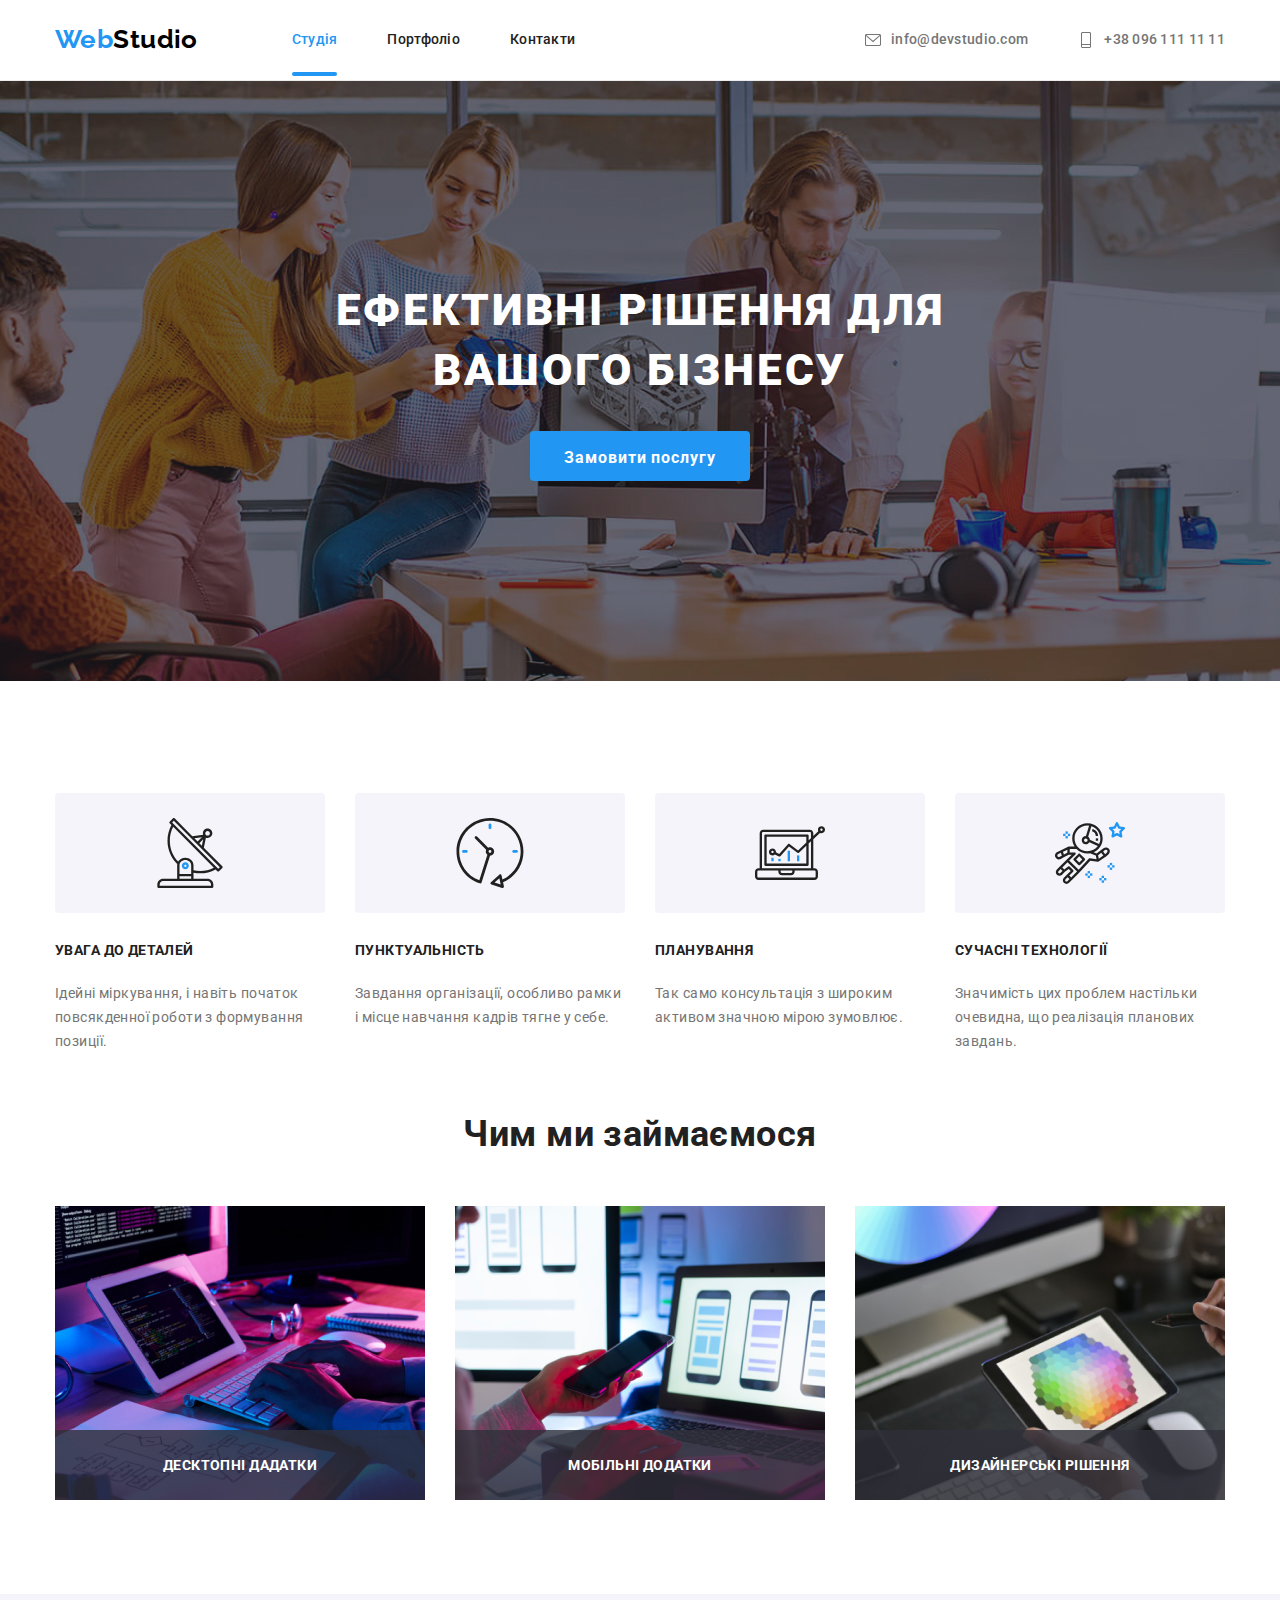
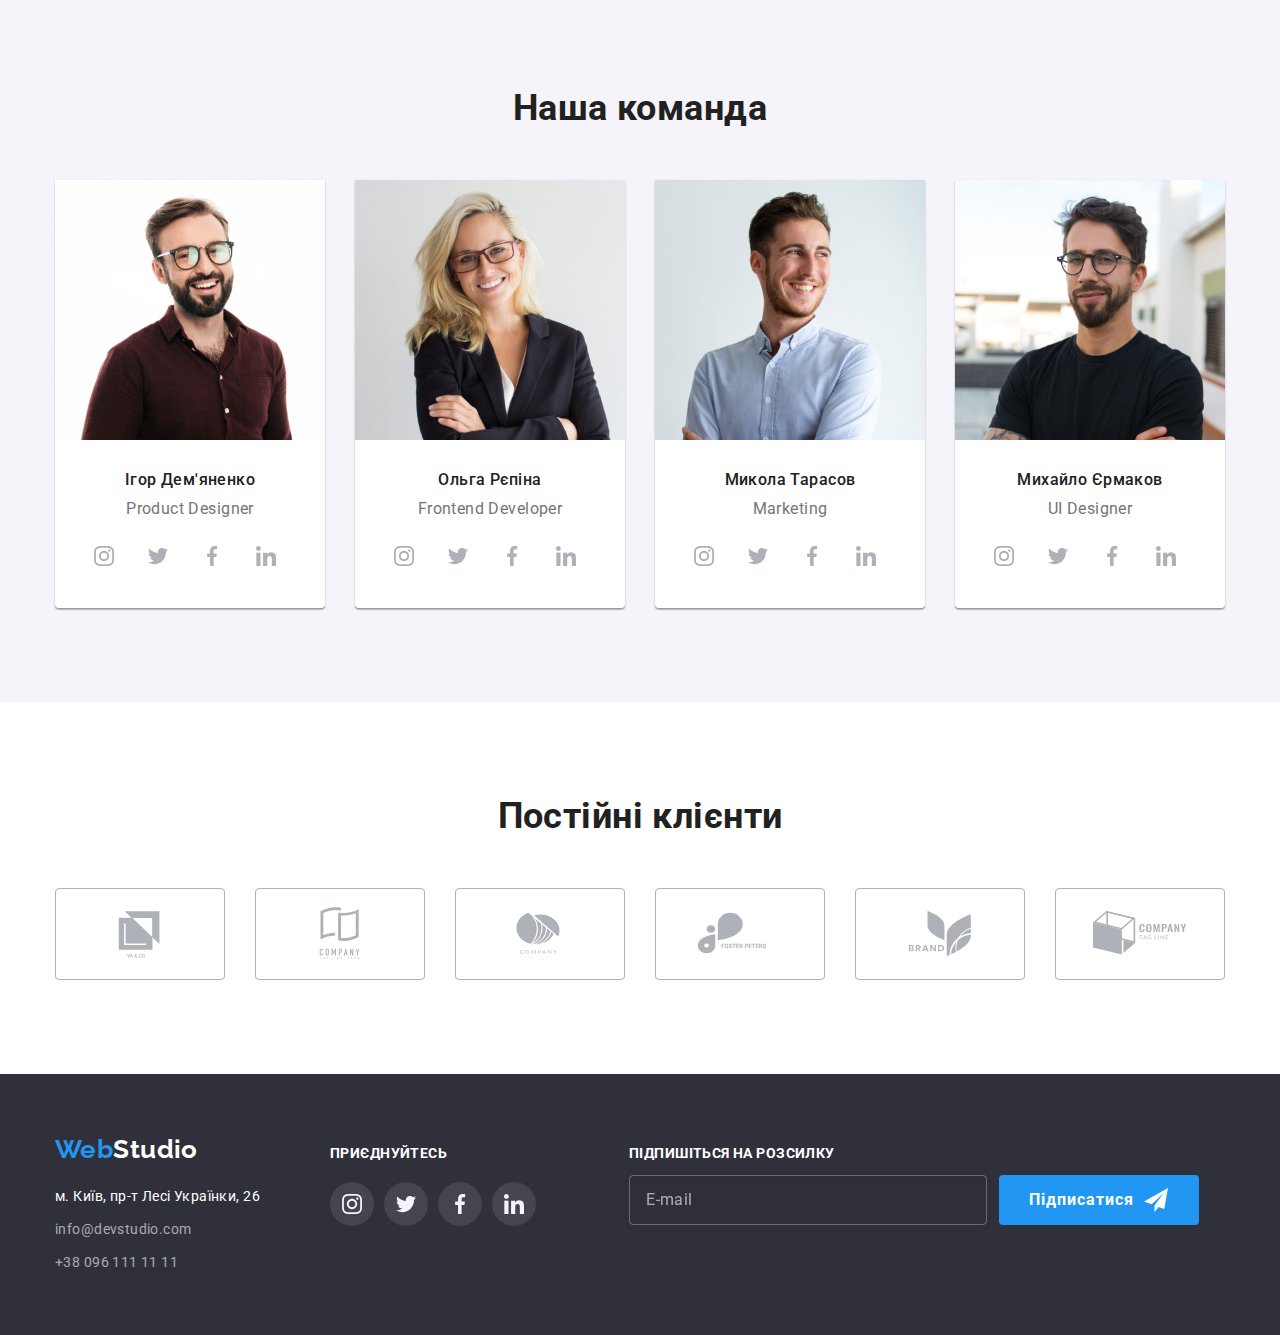
==== commit bf84dc84: "15.11.2022" ====
--- a/index.html
+++ b/index.html
@@ -563,7 +563,7 @@
                       </svg>
                   </span>
               </label>
-              <label class="modal-form-field">Коментар
+              <label class="modal-form-fieled">Коментар
                   <textarea name="user-message" class="modal-form-message" placeholder="Введіть текст"></textarea>
               </label>
               <input type="checkbox" class="modal-form-checkbox" id="accept-policy">
--- a/css/styles.css
+++ b/css/styles.css
@@ -273,6 +273,7 @@
 
   padding: 10px 32px;
   min-width: 200px;
+  height: 50px;
 }
 
 .button-secondary {
@@ -939,7 +940,9 @@
   line-height: 1.25;
   letter-spacing: 0.03em;
 }
-
+.close-black{
+  transition: 250ms cubic-bezier(0.4, 0, 0.2, 1);
+}
 .subscription-form-input:focus {
   outline: none;
   border-color: var(--accent-color);
@@ -949,6 +952,8 @@
   display: flex;
   align-items: center;
   text-align: center;
+  width: 200px;
+  height: 50px;
 
   margin: 0;
   padding: 10px 28px;
@@ -1006,7 +1011,7 @@
   width: 528px;
   height: 581px;
 
-  transition: 250ms var(--function-transition);
+  transition: 250ms cubic-bezier(0.4, 0, 0.2, 1);
 
   background-color: #ffffff;
   box-shadow: 0px 1px 3px rgba(0, 0, 0, 0.12), 0px 1px 1px rgba(0, 0, 0, 0.14),
@@ -1062,13 +1067,22 @@
 }
 
 .modal-form-field {
-  margin-bottom: 10px;
+  padding-bottom: 10px;
   font-size: 12px;
   line-height: 1.17;
   letter-spacing: 0.01em;
 
   color: var(--secondary-text-color);
 }
+.modal-form-fieled{
+   padding-bottom: 10px;
+  font-size: 12px;
+  
+  letter-spacing: 0.01em;
+
+  color: var(--secondary-text-color);
+}
+
 
 .modal-form-input:focus + .modal-form-icon,
 .modal-form-input:hover + .modal-form-icon {
@@ -1177,7 +1191,7 @@
 
 .modal-form-checkbox-link {
   color: var(--accent-color);
-  border-bottom: 1px solid var(--accent-color);
+  text-decoration: underline;
 }
 
 .modal-form-btn {
@@ -1188,6 +1202,8 @@
   padding: 10px 56px;
   letter-spacing: 0.06em;
   color: #FFFFFF;
+  width: 200px;
+  height: 50px;
 
   margin-top: 30px;
 
